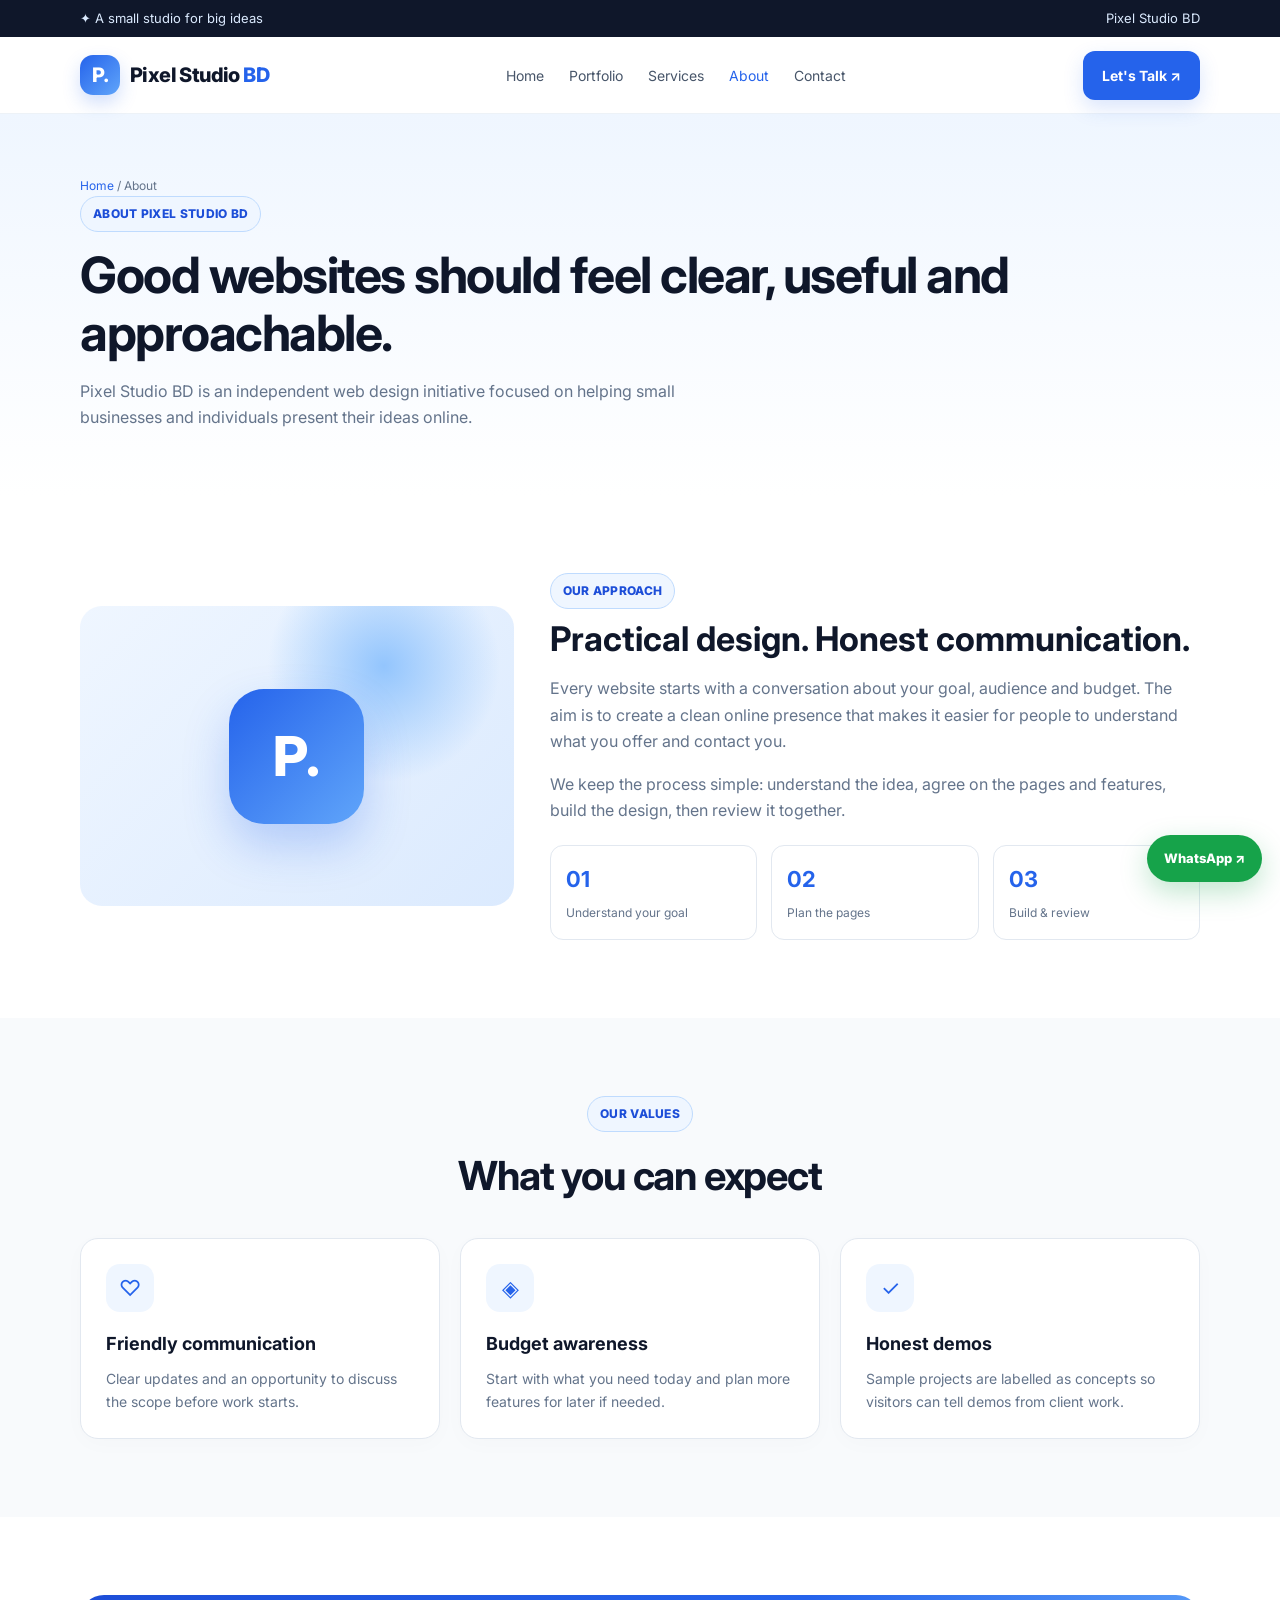
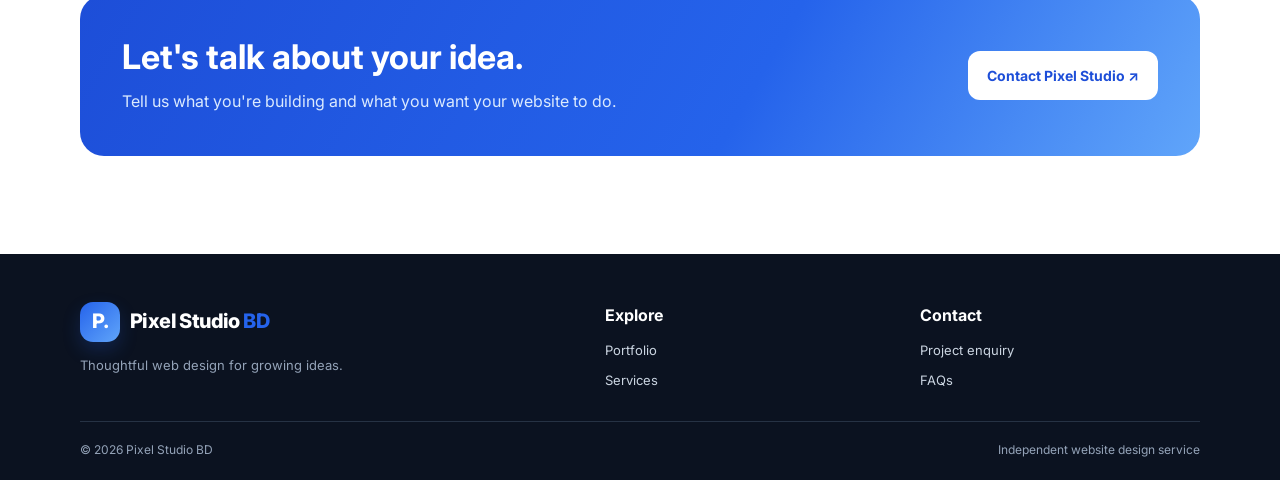
==== about.html @ 1f15cf9d "Add files via upload" ====
<!doctype html><html lang="en"><head><meta charset="utf-8"><meta name="viewport" content="width=device-width,initial-scale=1"><title>About | Pixel Studio BD</title><meta name="description" content="Learn about Pixel Studio BD's approach to website design."><link rel="stylesheet" href="style.css"></head><body>
<div class="topbar"><div class="container"><span>✦ A small studio for big ideas</span><span>Pixel Studio BD</span></div></div><header class="navbar"><div class="container nav-inner"><a class="brand" href="index.html"><span class="brand-mark">P.</span><span>Pixel Studio <em>BD</em></span></a><button class="menu-toggle" aria-label="Open navigation" aria-expanded="false">☰ Menu</button><nav class="nav-links"><a href="index.html">Home</a><a href="portfolio.html">Portfolio</a><a href="services.html">Services</a><a class="active" href="about.html">About</a><a href="contact.html">Contact</a></nav><div class="nav-actions"><a class="btn btn-primary" href="contact.html">Let's Talk ↗</a></div></div></header>
<main><section class="page-hero"><div class="container"><div class="breadcrumbs"><a href="index.html">Home</a> / About</div><div class="eyebrow">ABOUT PIXEL STUDIO BD</div><h1>Good websites should feel clear, useful and approachable.</h1><p>Pixel Studio BD is an independent web design initiative focused on helping small businesses and individuals present their ideas online.</p></div></section>
<section class="section"><div class="container about-grid"><div class="about-art"><div class="about-logo">P.</div></div><div class="about-copy"><div class="eyebrow">OUR APPROACH</div><h2>Practical design. Honest communication.</h2><p>Every website starts with a conversation about your goal, audience and budget. The aim is to create a clean online presence that makes it easier for people to understand what you offer and contact you.</p><p>We keep the process simple: understand the idea, agree on the pages and features, build the design, then review it together.</p><div class="stats-grid"><div class="stat"><strong>01</strong><span>Understand your goal</span></div><div class="stat"><strong>02</strong><span>Plan the pages</span></div><div class="stat"><strong>03</strong><span>Build & review</span></div></div></div></div></section>
<section class="section section-soft"><div class="container"><div class="section-head"><div class="eyebrow">OUR VALUES</div><h2>What you can expect</h2></div><div class="grid-3"><article class="feature-card"><div class="feature-icon">♡</div><h3>Friendly communication</h3><p>Clear updates and an opportunity to discuss the scope before work starts.</p></article><article class="feature-card"><div class="feature-icon">◈</div><h3>Budget awareness</h3><p>Start with what you need today and plan more features for later if needed.</p></article><article class="feature-card"><div class="feature-icon">✓</div><h3>Honest demos</h3><p>Sample projects are labelled as concepts so visitors can tell demos from client work.</p></article></div></div></section>
<section class="section"><div class="container"><div class="cta-band"><div><h2>Let's talk about your idea.</h2><p>Tell us what you're building and what you want your website to do.</p></div><a class="btn" href="contact.html">Contact Pixel Studio ↗</a></div></div></section></main>
<footer class="footer"><div class="container"><div class="footer-grid"><div><a class="brand" href="index.html"><span class="brand-mark">P.</span><span>Pixel Studio <em>BD</em></span></a><p>Thoughtful web design for growing ideas.</p></div><div><h4>Explore</h4><div class="footer-links"><a href="portfolio.html">Portfolio</a><a href="services.html">Services</a></div></div><div><h4>Contact</h4><div class="footer-links"><a href="contact.html">Project enquiry</a><a href="faq.html">FAQs</a></div></div></div><div class="copyright"><span>© 2026 Pixel Studio BD</span><span>Independent website design service</span></div></div></footer><a class="wa-float" data-wa href="https://wa.me/8801336478777">WhatsApp ↗</a><script src="script.js"></script></body></html>
---- style.css ----
@import url('https://fonts.googleapis.com/css2?family=Hind+Siliguri:wght@400;500;600;700&family=Inter:wght@400;500;600;700;800&display=swap');
:root{--blue:#2563eb;--blue2:#1d4ed8;--navy:#0f172a;--muted:#64748b;--line:#e2e8f0;--soft:#eff6ff;--white:#fff;--shadow:0 18px 55px rgba(15,23,42,.08)}
*{box-sizing:border-box}html{scroll-behavior:smooth}body{margin:0;color:var(--navy);background:#fff;font-family:Inter,'Hind Siliguri',sans-serif;line-height:1.65}body.bn{font-family:'Hind Siliguri',Inter,sans-serif}a{color:inherit;text-decoration:none}button,input,textarea,select{font:inherit}.container{width:min(1120px,92%);margin:auto}.topbar{background:#0f172a;color:#dbeafe;font-size:13px;padding:8px 0}.topbar .container{display:flex;justify-content:space-between;gap:12px;flex-wrap:wrap}.navbar{position:sticky;top:0;background:rgba(255,255,255,.94);backdrop-filter:blur(14px);z-index:10;border-bottom:1px solid #edf2f7}.nav-inner{min-height:76px;display:flex;align-items:center;justify-content:space-between;gap:20px}.brand{display:flex;align-items:center;gap:10px;font-weight:800;letter-spacing:-.6px;font-size:20px}.brand-mark{display:grid;place-items:center;width:40px;height:40px;background:linear-gradient(135deg,#2563eb,#60a5fa);color:#fff;border-radius:13px;font-weight:800;box-shadow:0 8px 18px #2563eb35}.brand span em{font-style:normal;color:var(--blue)}.nav-links{display:flex;align-items:center;gap:25px;font-size:14px;color:#475569}.nav-links a:hover,.nav-links a.active{color:var(--blue)}.nav-actions{display:flex;gap:10px;align-items:center}.menu-toggle{display:none;border:1px solid var(--line);background:white;border-radius:10px;padding:8px 12px}.btn{display:inline-flex;justify-content:center;align-items:center;gap:8px;padding:12px 18px;border-radius:12px;border:1px solid transparent;font-weight:700;font-size:14px;cursor:pointer;transition:.2s}.btn-primary{background:var(--blue);color:#fff;box-shadow:0 8px 20px #2563eb2b}.btn-primary:hover{background:var(--blue2);transform:translateY(-1px)}.btn-light{background:#fff;border-color:var(--line);color:var(--navy)}.btn-light:hover{border-color:#93c5fd;background:#f8fbff}.hero{padding:82px 0 72px;overflow:hidden;background:radial-gradient(circle at 88% 15%,#dbeafe 0,transparent 28%),linear-gradient(180deg,#f8fbff 0,#fff 100%)}.hero-grid{display:grid;grid-template-columns:1.05fr .95fr;align-items:center;gap:54px}.eyebrow{display:inline-flex;align-items:center;gap:8px;padding:7px 12px;border:1px solid #bfdbfe;background:#eff6ff;color:#1d4ed8;border-radius:999px;font-size:12px;font-weight:800;letter-spacing:.3px}.dot{width:7px;height:7px;background:#22c55e;border-radius:50%}.hero h1{font-size:clamp(36px,5.3vw,62px);line-height:1.12;letter-spacing:-2.4px;margin:20px 0}.hero h1 span{color:var(--blue)}.hero p{font-size:17px;color:var(--muted);max-width:550px}.hero-buttons{display:flex;gap:12px;flex-wrap:wrap;margin:28px 0}.trust-row{display:flex;gap:22px;flex-wrap:wrap;color:#64748b;font-size:13px}.trust-row strong{color:#0f172a}.mock-window{background:#fff;border:1px solid #dbeafe;border-radius:20px;padding:14px;box-shadow:0 28px 80px #1d4ed81b;transform:rotate(1deg)}.window-top{display:flex;align-items:center;gap:6px;padding:3px 4px 13px;border-bottom:1px solid #eef2f7}.window-top i{width:8px;height:8px;background:#cbd5e1;border-radius:50%}.window-url{margin-left:10px;flex:1;border-radius:7px;background:#f1f5f9;padding:4px 10px;color:#94a3b8;font-size:10px}.mock-site{padding:22px 18px 18px;background:linear-gradient(135deg,#f8fbff,#eef5ff);border-radius:13px;margin-top:12px;min-height:320px}.mock-nav{display:flex;justify-content:space-between;align-items:center;font-size:11px;font-weight:800}.mock-logo{color:#2563eb}.mock-hero{display:grid;grid-template-columns:1.1fr .9fr;gap:10px;align-items:center;padding:34px 0}.mock-hero h3{font-size:24px;line-height:1.15;margin:0 0 9px}.mock-hero p{font-size:10px;margin:0 0 12px}.mock-pill{display:inline-block;background:#2563eb;color:white;border-radius:6px;padding:6px 10px;font-size:9px}.mock-art{height:145px;border-radius:14px;background:linear-gradient(145deg,#bfdbfe,#2563eb);display:grid;place-items:center;color:#fff;font-size:42px;position:relative;overflow:hidden}.mock-art:after{content:"";position:absolute;width:110px;height:110px;border:18px solid #ffffff40;border-radius:50%;right:-30px;bottom:-30px}.mock-stats{display:grid;grid-template-columns:repeat(3,1fr);gap:8px}.mock-stats div{background:#fff;border:1px solid #e2e8f0;border-radius:8px;padding:10px;text-align:center;font-size:9px;color:#64748b}.mock-stats strong{display:block;color:#0f172a;font-size:15px}.section{padding:78px 0}.section-soft{background:#f8fafc}.section-head{text-align:center;max-width:680px;margin:0 auto 38px}.section-head .eyebrow{margin-bottom:12px}.section-head h2{font-size:clamp(28px,4vw,40px);letter-spacing:-1.2px;line-height:1.2;margin:8px 0 12px}.section-head p{color:var(--muted);margin:0}.grid-3{display:grid;grid-template-columns:repeat(3,1fr);gap:20px}.feature-card,.service-card,.project-card,.price-card,.info-card{border:1px solid var(--line);border-radius:18px;background:#fff;padding:25px;box-shadow:0 5px 22px #0f172a05}.feature-icon{display:grid;place-items:center;width:48px;height:48px;border-radius:14px;background:#eff6ff;color:#2563eb;font-size:22px;margin-bottom:17px}.feature-card h3,.service-card h3,.project-card h3{margin:0 0 8px;font-size:18px}.feature-card p,.service-card p,.project-card p{margin:0;color:var(--muted);font-size:14px}.section-link{text-align:center;margin-top:30px}.project-visual{height:185px;border-radius:13px;display:grid;place-items:center;overflow:hidden;margin-bottom:18px;padding:15px}.visual-shop{background:linear-gradient(135deg,#fef3c7,#f97316)}.visual-business{background:linear-gradient(135deg,#dbeafe,#2563eb)}.visual-study{background:linear-gradient(135deg,#dcfce7,#059669)}.mini-page{width:80%;height:135px;background:white;border-radius:9px;box-shadow:0 10px 25px #0f172a22;padding:12px}.mini-bar{height:8px;width:48%;border-radius:5px;background:#dbeafe;margin-bottom:10px}.mini-line{height:5px;background:#e2e8f0;border-radius:5px;margin:7px 0;width:80%}.mini-line.short{width:53%}.mini-blocks{display:flex;gap:6px;margin-top:12px}.mini-blocks i{display:block;flex:1;height:42px;border-radius:5px;background:#eff6ff}.visual-shop .mini-bar{background:#fb923c}.visual-study .mini-bar{background:#34d399}.tag{display:inline-flex;background:#f1f5f9;color:#475569;border-radius:7px;padding:4px 8px;font-size:11px;font-weight:700;margin-bottom:10px}.project-meta{display:flex;align-items:center;justify-content:space-between;gap:8px;margin-top:17px;padding-top:14px;border-top:1px solid #f1f5f9;font-size:12px;color:#64748b}.project-meta a{color:#2563eb;font-weight:800}.pricing-grid{display:grid;grid-template-columns:repeat(3,1fr);gap:18px;align-items:stretch}.price-card{padding:28px;position:relative}.price-card.popular{border:2px solid #3b82f6;box-shadow:0 15px 40px #2563eb15}.popular-label{position:absolute;right:15px;top:15px;background:#dbeafe;color:#1d4ed8;border-radius:999px;padding:5px 9px;font-size:10px;font-weight:800}.price-card h3{margin:0;font-size:18px}.price-card .price{font-size:34px;font-weight:800;letter-spacing:-1.5px;margin:12px 0 2px}.price-card .price small{font-size:13px;color:#64748b;font-weight:500;letter-spacing:0}.price-card>p{font-size:13px;color:var(--muted);margin:0 0 18px}.price-card ul{list-style:none;padding:0;margin:18px 0 24px;font-size:13px;color:#475569}.price-card li{margin:10px 0}.price-card li:before{content:"✓";color:#16a34a;font-weight:900;margin-right:9px}.price-card .btn{width:100%}.note{color:#64748b;font-size:12px;text-align:center;margin-top:18px}.cta-band{background:linear-gradient(120deg,#1d4ed8,#2563eb 60%,#60a5fa);border-radius:24px;padding:42px;color:#fff;display:flex;align-items:center;justify-content:space-between;gap:24px}.cta-band h2{font-size:clamp(25px,3vw,34px);line-height:1.2;margin:0 0 10px}.cta-band p{color:#dbeafe;margin:0}.cta-band .btn{background:#fff;color:#1d4ed8;white-space:nowrap}.page-hero{padding:62px 0 48px;background:linear-gradient(180deg,#eff6ff,#fff)}.page-hero h1{font-size:clamp(34px,5vw,50px);line-height:1.15;letter-spacing:-1.5px;margin:15px 0}.page-hero p{max-width:680px;color:var(--muted);font-size:16px}.breadcrumbs{font-size:12px;color:#64748b}.breadcrumbs a{color:#2563eb}.filter-row{display:flex;gap:9px;flex-wrap:wrap;justify-content:center;margin-bottom:28px}.filter-chip{border:1px solid var(--line);background:white;color:#475569;border-radius:999px;padding:8px 14px;font-size:13px;cursor:pointer}.filter-chip.active,.filter-chip:hover{background:#2563eb;color:white;border-color:#2563eb}.project-grid{display:grid;grid-template-columns:repeat(3,1fr);gap:20px}.project-card{padding:15px}.project-card .project-content{padding:4px 5px 3px}.project-card[hidden]{display:none}.detail-grid{display:grid;grid-template-columns:1fr 1fr;gap:30px;align-items:start}.detail-preview{padding:20px;background:#eff6ff;border-radius:20px;border:1px solid #dbeafe}.detail-preview .project-visual{height:300px}.detail-preview .mini-page{height:210px;padding:20px}.detail-preview .mini-blocks i{height:70px}.detail-copy h2{font-size:30px;line-height:1.2}.detail-copy p{color:var(--muted)}.check-list{list-style:none;padding:0}.check-list li{padding:9px 0;border-bottom:1px solid #f1f5f9}.check-list li:before{content:"✓";color:#16a34a;font-weight:900;margin-right:10px}.about-grid{display:grid;grid-template-columns:.8fr 1.2fr;gap:36px;align-items:center}.about-art{min-height:300px;border-radius:22px;background:radial-gradient(circle at 70% 20%,#93c5fd,transparent 30%),linear-gradient(135deg,#eff6ff,#dbeafe);display:grid;place-items:center}.about-logo{width:135px;height:135px;border-radius:35px;background:linear-gradient(135deg,#2563eb,#60a5fa);display:grid;place-items:center;color:#fff;font-size:55px;font-weight:800;box-shadow:0 22px 45px #2563eb40}.about-copy h2{font-size:34px;line-height:1.2;margin:10px 0}.about-copy p{color:var(--muted)}.stats-grid{display:grid;grid-template-columns:repeat(3,1fr);gap:14px;margin-top:22px}.stat{border:1px solid var(--line);border-radius:13px;padding:15px}.stat strong{display:block;color:#2563eb;font-size:22px}.stat span{font-size:12px;color:#64748b}.contact-grid{display:grid;grid-template-columns:.8fr 1.2fr;gap:24px;align-items:start}.contact-side{background:#0f172a;color:white;border-radius:20px;padding:28px}.contact-side h2{font-size:27px;line-height:1.2}.contact-side p{color:#cbd5e1;font-size:14px}.contact-item{padding:14px 0;border-top:1px solid #334155}.contact-item small{display:block;color:#94a3b8}.contact-form{border:1px solid var(--line);border-radius:20px;padding:28px;box-shadow:var(--shadow)}.form-grid{display:grid;grid-template-columns:1fr 1fr;gap:15px}.field{display:flex;flex-direction:column;gap:6px}.field.full{grid-column:1/-1}.field label{font-size:13px;font-weight:700}.field input,.field textarea,.field select{width:100%;border:1px solid #cbd5e1;border-radius:10px;padding:12px 13px;background:#fff;outline:none}.field input:focus,.field textarea:focus,.field select:focus{border-color:#60a5fa;box-shadow:0 0 0 3px #dbeafe}.field textarea{min-height:110px;resize:vertical}.form-help{font-size:12px;color:#64748b;margin:12px 0}.faq-list{max-width:800px;margin:auto}.faq-item{border-bottom:1px solid var(--line);padding:18px 0}.faq-item summary{cursor:pointer;font-weight:700}.faq-item p{color:var(--muted);font-size:14px}.footer{background:#0b1220;color:#cbd5e1;padding:48px 0 20px;margin-top:20px}.footer-grid{display:grid;grid-template-columns:1.4fr .8fr .8fr;gap:35px}.footer .brand{color:#fff}.footer p{font-size:13px;color:#94a3b8;max-width:350px}.footer h4{color:#fff;margin:0 0 12px}.footer-links{display:grid;gap:8px;font-size:13px}.footer-links a:hover{color:#93c5fd}.copyright{border-top:1px solid #263244;margin-top:30px;padding-top:18px;display:flex;justify-content:space-between;gap:12px;flex-wrap:wrap;font-size:12px;color:#94a3b8}.wa-float{position:fixed;right:18px;bottom:18px;z-index:20;border-radius:999px;background:#16a34a;color:white;padding:13px 17px;font-size:13px;font-weight:800;box-shadow:0 10px 28px #16a34a45}.empty-state{text-align:center;color:#64748b;padding:40px}.disclaimer{font-size:12px;color:#64748b;background:#f8fafc;border:1px dashed #cbd5e1;padding:12px 14px;border-radius:10px;margin-top:15px}
@media(max-width:900px){.hero-grid{gap:30px}.nav-links{gap:14px}.nav-actions .btn{padding:10px 12px}.grid-3,.project-grid,.pricing-grid{grid-template-columns:repeat(2,1fr)}.contact-grid,.about-grid,.detail-grid{grid-template-columns:1fr}.hero{padding:58px 0}.mock-window{max-width:560px;margin:auto}.footer-grid{grid-template-columns:1fr 1fr}.footer-grid>div:first-child{grid-column:1/-1}}
@media(max-width:680px){.topbar .container{justify-content:center;text-align:center}.nav-inner{min-height:68px;flex-wrap:wrap}.menu-toggle{display:block}.nav-links{display:none;order:3;width:100%;padding:10px 0 18px;flex-direction:column;align-items:stretch;gap:0}.nav-links.open{display:flex}.nav-links a{padding:11px 5px;border-top:1px solid #f1f5f9}.nav-actions{margin-left:auto}.nav-actions .btn{display:none}.hero-grid{grid-template-columns:1fr}.hero h1{letter-spacing:-1.5px}.hero p{font-size:15px}.hero{padding:45px 0}.mock-site{min-height:260px}.mock-hero{padding:24px 0}.mock-hero h3{font-size:19px}.mock-art{height:115px}.section{padding:55px 0}.grid-3,.project-grid,.pricing-grid{grid-template-columns:1fr}.feature-card{padding:22px}.cta-band{padding:28px;align-items:flex-start;flex-direction:column}.form-grid{grid-template-columns:1fr}.field.full{grid-column:auto}.contact-form,.contact-side{padding:22px}.footer-grid{grid-template-columns:1fr}.footer-grid>div:first-child{grid-column:auto}.copyright{flex-direction:column}.stats-grid{grid-template-columns:1fr 1fr 1fr}.price-card{padding:24px}.page-hero{padding:45px 0 35px}}
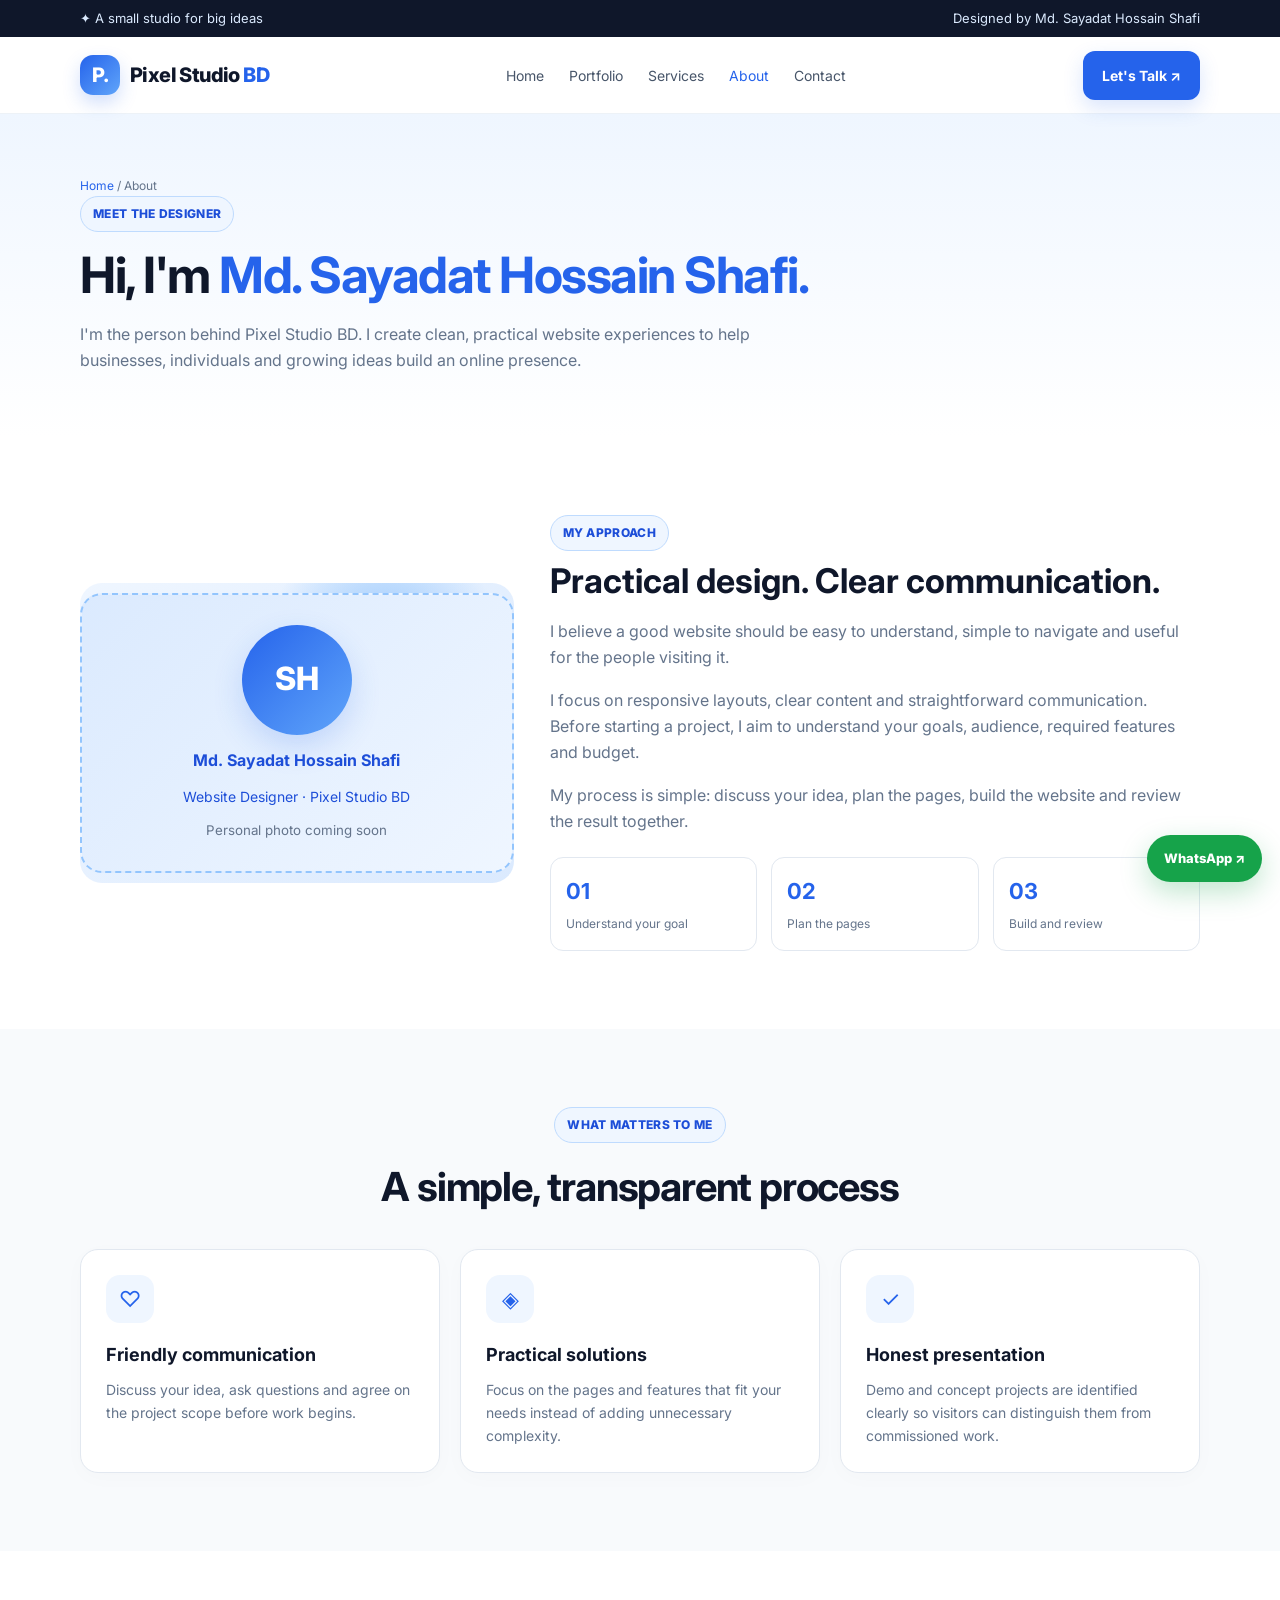
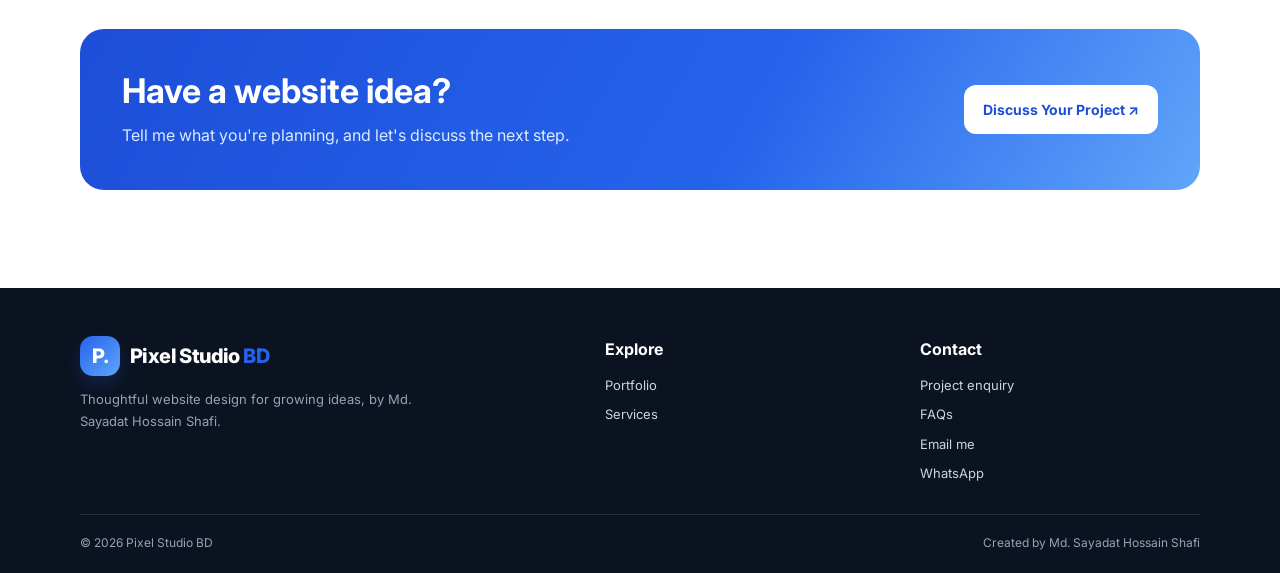
==== commit 2cff53a6: "Update about.html" ====
--- a/about.html
+++ b/about.html
@@ -1,7 +1,149 @@
-<!doctype html><html lang="en"><head><meta charset="utf-8"><meta name="viewport" content="width=device-width,initial-scale=1"><title>About | Pixel Studio BD</title><meta name="description" content="Learn about Pixel Studio BD's approach to website design."><link rel="stylesheet" href="style.css"></head><body>
-<div class="topbar"><div class="container"><span>✦ A small studio for big ideas</span><span>Pixel Studio BD</span></div></div><header class="navbar"><div class="container nav-inner"><a class="brand" href="index.html"><span class="brand-mark">P.</span><span>Pixel Studio <em>BD</em></span></a><button class="menu-toggle" aria-label="Open navigation" aria-expanded="false">☰ Menu</button><nav class="nav-links"><a href="index.html">Home</a><a href="portfolio.html">Portfolio</a><a href="services.html">Services</a><a class="active" href="about.html">About</a><a href="contact.html">Contact</a></nav><div class="nav-actions"><a class="btn btn-primary" href="contact.html">Let's Talk ↗</a></div></div></header>
-<main><section class="page-hero"><div class="container"><div class="breadcrumbs"><a href="index.html">Home</a> / About</div><div class="eyebrow">ABOUT PIXEL STUDIO BD</div><h1>Good websites should feel clear, useful and approachable.</h1><p>Pixel Studio BD is an independent web design initiative focused on helping small businesses and individuals present their ideas online.</p></div></section>
-<section class="section"><div class="container about-grid"><div class="about-art"><div class="about-logo">P.</div></div><div class="about-copy"><div class="eyebrow">OUR APPROACH</div><h2>Practical design. Honest communication.</h2><p>Every website starts with a conversation about your goal, audience and budget. The aim is to create a clean online presence that makes it easier for people to understand what you offer and contact you.</p><p>We keep the process simple: understand the idea, agree on the pages and features, build the design, then review it together.</p><div class="stats-grid"><div class="stat"><strong>01</strong><span>Understand your goal</span></div><div class="stat"><strong>02</strong><span>Plan the pages</span></div><div class="stat"><strong>03</strong><span>Build & review</span></div></div></div></div></section>
-<section class="section section-soft"><div class="container"><div class="section-head"><div class="eyebrow">OUR VALUES</div><h2>What you can expect</h2></div><div class="grid-3"><article class="feature-card"><div class="feature-icon">♡</div><h3>Friendly communication</h3><p>Clear updates and an opportunity to discuss the scope before work starts.</p></article><article class="feature-card"><div class="feature-icon">◈</div><h3>Budget awareness</h3><p>Start with what you need today and plan more features for later if needed.</p></article><article class="feature-card"><div class="feature-icon">✓</div><h3>Honest demos</h3><p>Sample projects are labelled as concepts so visitors can tell demos from client work.</p></article></div></div></section>
-<section class="section"><div class="container"><div class="cta-band"><div><h2>Let's talk about your idea.</h2><p>Tell us what you're building and what you want your website to do.</p></div><a class="btn" href="contact.html">Contact Pixel Studio ↗</a></div></div></section></main>
-<footer class="footer"><div class="container"><div class="footer-grid"><div><a class="brand" href="index.html"><span class="brand-mark">P.</span><span>Pixel Studio <em>BD</em></span></a><p>Thoughtful web design for growing ideas.</p></div><div><h4>Explore</h4><div class="footer-links"><a href="portfolio.html">Portfolio</a><a href="services.html">Services</a></div></div><div><h4>Contact</h4><div class="footer-links"><a href="contact.html">Project enquiry</a><a href="faq.html">FAQs</a></div></div></div><div class="copyright"><span>© 2026 Pixel Studio BD</span><span>Independent website design service</span></div></div></footer><a class="wa-float" data-wa href="https://wa.me/8801336478777">WhatsApp ↗</a><script src="script.js"></script></body></html>+<!doctype html>
+
+<html lang="en">
+<head>
+  <meta charset="utf-8">
+  <meta name="viewport" content="width=device-width,initial-scale=1">
+  <title>About the Designer | Pixel Studio BD</title>
+  <meta name="description" content="Meet Md. Sayadat Hossain Shafi, the designer behind Pixel Studio BD. Explore a practical approach to responsive website design.">
+  <link rel="stylesheet" href="style.css">
+</head>
+<body><div class="topbar">
+  <div class="container">
+    <span>✦ A small studio for big ideas</span>
+    <span>Designed by Md. Sayadat Hossain Shafi</span>
+  </div>
+</div><header class="navbar">
+  <div class="container nav-inner">
+    <a class="brand" href="index.html">
+      <span class="brand-mark">P.</span>
+      <span>Pixel Studio <em>BD</em></span>
+    </a>
+    <button class="menu-toggle" aria-label="Open navigation" aria-expanded="false">☰ Menu</button>
+    <nav class="nav-links">
+      <a href="index.html">Home</a>
+      <a href="protfolio.html">Portfolio</a>
+      <a href="services.html">Services</a>
+      <a class="active" href="about.html">About</a>
+      <a href="contact.html">Contact</a>
+    </nav>
+    <div class="nav-actions">
+      <a class="btn btn-primary" href="contact.html">Let's Talk ↗</a>
+    </div>
+  </div>
+</header><main>
+  <section class="page-hero">
+    <div class="container">
+      <div class="breadcrumbs"><a href="index.html">Home</a> / About</div>
+      <div class="eyebrow">MEET THE DESIGNER</div>
+      <h1>Hi, I'm <span style="color:#2563eb">Md. Sayadat Hossain Shafi.</span></h1>
+      <p>I'm the person behind Pixel Studio BD. I create clean, practical website experiences to help businesses, individuals and growing ideas build an online presence.</p>
+    </div>
+  </section>  <section class="section">
+    <div class="container about-grid">
+      <div class="about-art">
+        <div class="profile-placeholder">
+          <div class="profile-initials">SH</div>
+          <strong>Md. Sayadat Hossain Shafi</strong>
+          <p>Website Designer · Pixel Studio BD</p>
+          <small>Personal photo coming soon</small>
+        </div>
+      </div>  <div class="about-copy">
+    <div class="eyebrow">MY APPROACH</div>
+    <h2>Practical design. Clear communication.</h2>
+    <p>I believe a good website should be easy to understand, simple to navigate and useful for the people visiting it.</p>
+    <p>I focus on responsive layouts, clear content and straightforward communication. Before starting a project, I aim to understand your goals, audience, required features and budget.</p>
+    <p>My process is simple: discuss your idea, plan the pages, build the website and review the result together.</p>
+
+    <div class="stats-grid">
+      <div class="stat">
+        <strong>01</strong>
+        <span>Understand your goal</span>
+      </div>
+      <div class="stat">
+        <strong>02</strong>
+        <span>Plan the pages</span>
+      </div>
+      <div class="stat">
+        <strong>03</strong>
+        <span>Build and review</span>
+      </div>
+    </div>
+  </div>
+</div>
+
+  </section>  <section class="section section-soft">
+    <div class="container">
+      <div class="section-head">
+        <div class="eyebrow">WHAT MATTERS TO ME</div>
+        <h2>A simple, transparent process</h2>
+      </div>  <div class="grid-3">
+    <article class="feature-card">
+      <div class="feature-icon">♡</div>
+      <h3>Friendly communication</h3>
+      <p>Discuss your idea, ask questions and agree on the project scope before work begins.</p>
+    </article>
+
+    <article class="feature-card">
+      <div class="feature-icon">◈</div>
+      <h3>Practical solutions</h3>
+      <p>Focus on the pages and features that fit your needs instead of adding unnecessary complexity.</p>
+    </article>
+
+    <article class="feature-card">
+      <div class="feature-icon">✓</div>
+      <h3>Honest presentation</h3>
+      <p>Demo and concept projects are identified clearly so visitors can distinguish them from commissioned work.</p>
+    </article>
+  </div>
+</div>
+
+  </section>  <section class="section">
+    <div class="container">
+      <div class="cta-band">
+        <div>
+          <h2>Have a website idea?</h2>
+          <p>Tell me what you're planning, and let's discuss the next step.</p>
+        </div>
+        <a class="btn" href="contact.html">Discuss Your Project ↗</a>
+      </div>
+    </div>
+  </section>
+</main><footer class="footer">
+  <div class="container">
+    <div class="footer-grid">
+      <div>
+        <a class="brand" href="index.html">
+          <span class="brand-mark">P.</span>
+          <span>Pixel Studio <em>BD</em></span>
+        </a>
+        <p>Thoughtful website design for growing ideas, by Md. Sayadat Hossain Shafi.</p>
+      </div>  <div>
+    <h4>Explore</h4>
+    <div class="footer-links">
+      <a href="protfolio.html">Portfolio</a>
+      <a href="services.html">Services</a>
+    </div>
+  </div>
+
+  <div>
+    <h4>Contact</h4>
+    <div class="footer-links">
+      <a href="contact.html">Project enquiry</a>
+      <a href="faq.html">FAQs</a>
+      <a href="mailto:mdsayadathossain2007@gmail.com">Email me</a>
+      <a href="https://wa.me/8801336478777" target="_blank" rel="noopener">WhatsApp</a>
+    </div>
+  </div>
+</div>
+
+<div class="copyright">
+  <span>© 2026 Pixel Studio BD</span>
+  <span>Created by Md. Sayadat Hossain Shafi</span>
+</div>
+
+  </div>
+</footer><a class="wa-float" data-wa href="https://wa.me/8801336478777">WhatsApp ↗</a>
+
+<script src="script.js"></script></body>
+</html>
--- a/style.css
+++ b/style.css
@@ -3,3 +3,47 @@
 *{box-sizing:border-box}html{scroll-behavior:smooth}body{margin:0;color:var(--navy);background:#fff;font-family:Inter,'Hind Siliguri',sans-serif;line-height:1.65}body.bn{font-family:'Hind Siliguri',Inter,sans-serif}a{color:inherit;text-decoration:none}button,input,textarea,select{font:inherit}.container{width:min(1120px,92%);margin:auto}.topbar{background:#0f172a;color:#dbeafe;font-size:13px;padding:8px 0}.topbar .container{display:flex;justify-content:space-between;gap:12px;flex-wrap:wrap}.navbar{position:sticky;top:0;background:rgba(255,255,255,.94);backdrop-filter:blur(14px);z-index:10;border-bottom:1px solid #edf2f7}.nav-inner{min-height:76px;display:flex;align-items:center;justify-content:space-between;gap:20px}.brand{display:flex;align-items:center;gap:10px;font-weight:800;letter-spacing:-.6px;font-size:20px}.brand-mark{display:grid;place-items:center;width:40px;height:40px;background:linear-gradient(135deg,#2563eb,#60a5fa);color:#fff;border-radius:13px;font-weight:800;box-shadow:0 8px 18px #2563eb35}.brand span em{font-style:normal;color:var(--blue)}.nav-links{display:flex;align-items:center;gap:25px;font-size:14px;color:#475569}.nav-links a:hover,.nav-links a.active{color:var(--blue)}.nav-actions{display:flex;gap:10px;align-items:center}.menu-toggle{display:none;border:1px solid var(--line);background:white;border-radius:10px;padding:8px 12px}.btn{display:inline-flex;justify-content:center;align-items:center;gap:8px;padding:12px 18px;border-radius:12px;border:1px solid transparent;font-weight:700;font-size:14px;cursor:pointer;transition:.2s}.btn-primary{background:var(--blue);color:#fff;box-shadow:0 8px 20px #2563eb2b}.btn-primary:hover{background:var(--blue2);transform:translateY(-1px)}.btn-light{background:#fff;border-color:var(--line);color:var(--navy)}.btn-light:hover{border-color:#93c5fd;background:#f8fbff}.hero{padding:82px 0 72px;overflow:hidden;background:radial-gradient(circle at 88% 15%,#dbeafe 0,transparent 28%),linear-gradient(180deg,#f8fbff 0,#fff 100%)}.hero-grid{display:grid;grid-template-columns:1.05fr .95fr;align-items:center;gap:54px}.eyebrow{display:inline-flex;align-items:center;gap:8px;padding:7px 12px;border:1px solid #bfdbfe;background:#eff6ff;color:#1d4ed8;border-radius:999px;font-size:12px;font-weight:800;letter-spacing:.3px}.dot{width:7px;height:7px;background:#22c55e;border-radius:50%}.hero h1{font-size:clamp(36px,5.3vw,62px);line-height:1.12;letter-spacing:-2.4px;margin:20px 0}.hero h1 span{color:var(--blue)}.hero p{font-size:17px;color:var(--muted);max-width:550px}.hero-buttons{display:flex;gap:12px;flex-wrap:wrap;margin:28px 0}.trust-row{display:flex;gap:22px;flex-wrap:wrap;color:#64748b;font-size:13px}.trust-row strong{color:#0f172a}.mock-window{background:#fff;border:1px solid #dbeafe;border-radius:20px;padding:14px;box-shadow:0 28px 80px #1d4ed81b;transform:rotate(1deg)}.window-top{display:flex;align-items:center;gap:6px;padding:3px 4px 13px;border-bottom:1px solid #eef2f7}.window-top i{width:8px;height:8px;background:#cbd5e1;border-radius:50%}.window-url{margin-left:10px;flex:1;border-radius:7px;background:#f1f5f9;padding:4px 10px;color:#94a3b8;font-size:10px}.mock-site{padding:22px 18px 18px;background:linear-gradient(135deg,#f8fbff,#eef5ff);border-radius:13px;margin-top:12px;min-height:320px}.mock-nav{display:flex;justify-content:space-between;align-items:center;font-size:11px;font-weight:800}.mock-logo{color:#2563eb}.mock-hero{display:grid;grid-template-columns:1.1fr .9fr;gap:10px;align-items:center;padding:34px 0}.mock-hero h3{font-size:24px;line-height:1.15;margin:0 0 9px}.mock-hero p{font-size:10px;margin:0 0 12px}.mock-pill{display:inline-block;background:#2563eb;color:white;border-radius:6px;padding:6px 10px;font-size:9px}.mock-art{height:145px;border-radius:14px;background:linear-gradient(145deg,#bfdbfe,#2563eb);display:grid;place-items:center;color:#fff;font-size:42px;position:relative;overflow:hidden}.mock-art:after{content:"";position:absolute;width:110px;height:110px;border:18px solid #ffffff40;border-radius:50%;right:-30px;bottom:-30px}.mock-stats{display:grid;grid-template-columns:repeat(3,1fr);gap:8px}.mock-stats div{background:#fff;border:1px solid #e2e8f0;border-radius:8px;padding:10px;text-align:center;font-size:9px;color:#64748b}.mock-stats strong{display:block;color:#0f172a;font-size:15px}.section{padding:78px 0}.section-soft{background:#f8fafc}.section-head{text-align:center;max-width:680px;margin:0 auto 38px}.section-head .eyebrow{margin-bottom:12px}.section-head h2{font-size:clamp(28px,4vw,40px);letter-spacing:-1.2px;line-height:1.2;margin:8px 0 12px}.section-head p{color:var(--muted);margin:0}.grid-3{display:grid;grid-template-columns:repeat(3,1fr);gap:20px}.feature-card,.service-card,.project-card,.price-card,.info-card{border:1px solid var(--line);border-radius:18px;background:#fff;padding:25px;box-shadow:0 5px 22px #0f172a05}.feature-icon{display:grid;place-items:center;width:48px;height:48px;border-radius:14px;background:#eff6ff;color:#2563eb;font-size:22px;margin-bottom:17px}.feature-card h3,.service-card h3,.project-card h3{margin:0 0 8px;font-size:18px}.feature-card p,.service-card p,.project-card p{margin:0;color:var(--muted);font-size:14px}.section-link{text-align:center;margin-top:30px}.project-visual{height:185px;border-radius:13px;display:grid;place-items:center;overflow:hidden;margin-bottom:18px;padding:15px}.visual-shop{background:linear-gradient(135deg,#fef3c7,#f97316)}.visual-business{background:linear-gradient(135deg,#dbeafe,#2563eb)}.visual-study{background:linear-gradient(135deg,#dcfce7,#059669)}.mini-page{width:80%;height:135px;background:white;border-radius:9px;box-shadow:0 10px 25px #0f172a22;padding:12px}.mini-bar{height:8px;width:48%;border-radius:5px;background:#dbeafe;margin-bottom:10px}.mini-line{height:5px;background:#e2e8f0;border-radius:5px;margin:7px 0;width:80%}.mini-line.short{width:53%}.mini-blocks{display:flex;gap:6px;margin-top:12px}.mini-blocks i{display:block;flex:1;height:42px;border-radius:5px;background:#eff6ff}.visual-shop .mini-bar{background:#fb923c}.visual-study .mini-bar{background:#34d399}.tag{display:inline-flex;background:#f1f5f9;color:#475569;border-radius:7px;padding:4px 8px;font-size:11px;font-weight:700;margin-bottom:10px}.project-meta{display:flex;align-items:center;justify-content:space-between;gap:8px;margin-top:17px;padding-top:14px;border-top:1px solid #f1f5f9;font-size:12px;color:#64748b}.project-meta a{color:#2563eb;font-weight:800}.pricing-grid{display:grid;grid-template-columns:repeat(3,1fr);gap:18px;align-items:stretch}.price-card{padding:28px;position:relative}.price-card.popular{border:2px solid #3b82f6;box-shadow:0 15px 40px #2563eb15}.popular-label{position:absolute;right:15px;top:15px;background:#dbeafe;color:#1d4ed8;border-radius:999px;padding:5px 9px;font-size:10px;font-weight:800}.price-card h3{margin:0;font-size:18px}.price-card .price{font-size:34px;font-weight:800;letter-spacing:-1.5px;margin:12px 0 2px}.price-card .price small{font-size:13px;color:#64748b;font-weight:500;letter-spacing:0}.price-card>p{font-size:13px;color:var(--muted);margin:0 0 18px}.price-card ul{list-style:none;padding:0;margin:18px 0 24px;font-size:13px;color:#475569}.price-card li{margin:10px 0}.price-card li:before{content:"✓";color:#16a34a;font-weight:900;margin-right:9px}.price-card .btn{width:100%}.note{color:#64748b;font-size:12px;text-align:center;margin-top:18px}.cta-band{background:linear-gradient(120deg,#1d4ed8,#2563eb 60%,#60a5fa);border-radius:24px;padding:42px;color:#fff;display:flex;align-items:center;justify-content:space-between;gap:24px}.cta-band h2{font-size:clamp(25px,3vw,34px);line-height:1.2;margin:0 0 10px}.cta-band p{color:#dbeafe;margin:0}.cta-band .btn{background:#fff;color:#1d4ed8;white-space:nowrap}.page-hero{padding:62px 0 48px;background:linear-gradient(180deg,#eff6ff,#fff)}.page-hero h1{font-size:clamp(34px,5vw,50px);line-height:1.15;letter-spacing:-1.5px;margin:15px 0}.page-hero p{max-width:680px;color:var(--muted);font-size:16px}.breadcrumbs{font-size:12px;color:#64748b}.breadcrumbs a{color:#2563eb}.filter-row{display:flex;gap:9px;flex-wrap:wrap;justify-content:center;margin-bottom:28px}.filter-chip{border:1px solid var(--line);background:white;color:#475569;border-radius:999px;padding:8px 14px;font-size:13px;cursor:pointer}.filter-chip.active,.filter-chip:hover{background:#2563eb;color:white;border-color:#2563eb}.project-grid{display:grid;grid-template-columns:repeat(3,1fr);gap:20px}.project-card{padding:15px}.project-card .project-content{padding:4px 5px 3px}.project-card[hidden]{display:none}.detail-grid{display:grid;grid-template-columns:1fr 1fr;gap:30px;align-items:start}.detail-preview{padding:20px;background:#eff6ff;border-radius:20px;border:1px solid #dbeafe}.detail-preview .project-visual{height:300px}.detail-preview .mini-page{height:210px;padding:20px}.detail-preview .mini-blocks i{height:70px}.detail-copy h2{font-size:30px;line-height:1.2}.detail-copy p{color:var(--muted)}.check-list{list-style:none;padding:0}.check-list li{padding:9px 0;border-bottom:1px solid #f1f5f9}.check-list li:before{content:"✓";color:#16a34a;font-weight:900;margin-right:10px}.about-grid{display:grid;grid-template-columns:.8fr 1.2fr;gap:36px;align-items:center}.about-art{min-height:300px;border-radius:22px;background:radial-gradient(circle at 70% 20%,#93c5fd,transparent 30%),linear-gradient(135deg,#eff6ff,#dbeafe);display:grid;place-items:center}.about-logo{width:135px;height:135px;border-radius:35px;background:linear-gradient(135deg,#2563eb,#60a5fa);display:grid;place-items:center;color:#fff;font-size:55px;font-weight:800;box-shadow:0 22px 45px #2563eb40}.about-copy h2{font-size:34px;line-height:1.2;margin:10px 0}.about-copy p{color:var(--muted)}.stats-grid{display:grid;grid-template-columns:repeat(3,1fr);gap:14px;margin-top:22px}.stat{border:1px solid var(--line);border-radius:13px;padding:15px}.stat strong{display:block;color:#2563eb;font-size:22px}.stat span{font-size:12px;color:#64748b}.contact-grid{display:grid;grid-template-columns:.8fr 1.2fr;gap:24px;align-items:start}.contact-side{background:#0f172a;color:white;border-radius:20px;padding:28px}.contact-side h2{font-size:27px;line-height:1.2}.contact-side p{color:#cbd5e1;font-size:14px}.contact-item{padding:14px 0;border-top:1px solid #334155}.contact-item small{display:block;color:#94a3b8}.contact-form{border:1px solid var(--line);border-radius:20px;padding:28px;box-shadow:var(--shadow)}.form-grid{display:grid;grid-template-columns:1fr 1fr;gap:15px}.field{display:flex;flex-direction:column;gap:6px}.field.full{grid-column:1/-1}.field label{font-size:13px;font-weight:700}.field input,.field textarea,.field select{width:100%;border:1px solid #cbd5e1;border-radius:10px;padding:12px 13px;background:#fff;outline:none}.field input:focus,.field textarea:focus,.field select:focus{border-color:#60a5fa;box-shadow:0 0 0 3px #dbeafe}.field textarea{min-height:110px;resize:vertical}.form-help{font-size:12px;color:#64748b;margin:12px 0}.faq-list{max-width:800px;margin:auto}.faq-item{border-bottom:1px solid var(--line);padding:18px 0}.faq-item summary{cursor:pointer;font-weight:700}.faq-item p{color:var(--muted);font-size:14px}.footer{background:#0b1220;color:#cbd5e1;padding:48px 0 20px;margin-top:20px}.footer-grid{display:grid;grid-template-columns:1.4fr .8fr .8fr;gap:35px}.footer .brand{color:#fff}.footer p{font-size:13px;color:#94a3b8;max-width:350px}.footer h4{color:#fff;margin:0 0 12px}.footer-links{display:grid;gap:8px;font-size:13px}.footer-links a:hover{color:#93c5fd}.copyright{border-top:1px solid #263244;margin-top:30px;padding-top:18px;display:flex;justify-content:space-between;gap:12px;flex-wrap:wrap;font-size:12px;color:#94a3b8}.wa-float{position:fixed;right:18px;bottom:18px;z-index:20;border-radius:999px;background:#16a34a;color:white;padding:13px 17px;font-size:13px;font-weight:800;box-shadow:0 10px 28px #16a34a45}.empty-state{text-align:center;color:#64748b;padding:40px}.disclaimer{font-size:12px;color:#64748b;background:#f8fafc;border:1px dashed #cbd5e1;padding:12px 14px;border-radius:10px;margin-top:15px}
 @media(max-width:900px){.hero-grid{gap:30px}.nav-links{gap:14px}.nav-actions .btn{padding:10px 12px}.grid-3,.project-grid,.pricing-grid{grid-template-columns:repeat(2,1fr)}.contact-grid,.about-grid,.detail-grid{grid-template-columns:1fr}.hero{padding:58px 0}.mock-window{max-width:560px;margin:auto}.footer-grid{grid-template-columns:1fr 1fr}.footer-grid>div:first-child{grid-column:1/-1}}
 @media(max-width:680px){.topbar .container{justify-content:center;text-align:center}.nav-inner{min-height:68px;flex-wrap:wrap}.menu-toggle{display:block}.nav-links{display:none;order:3;width:100%;padding:10px 0 18px;flex-direction:column;align-items:stretch;gap:0}.nav-links.open{display:flex}.nav-links a{padding:11px 5px;border-top:1px solid #f1f5f9}.nav-actions{margin-left:auto}.nav-actions .btn{display:none}.hero-grid{grid-template-columns:1fr}.hero h1{letter-spacing:-1.5px}.hero p{font-size:15px}.hero{padding:45px 0}.mock-site{min-height:260px}.mock-hero{padding:24px 0}.mock-hero h3{font-size:19px}.mock-art{height:115px}.section{padding:55px 0}.grid-3,.project-grid,.pricing-grid{grid-template-columns:1fr}.feature-card{padding:22px}.cta-band{padding:28px;align-items:flex-start;flex-direction:column}.form-grid{grid-template-columns:1fr}.field.full{grid-column:auto}.contact-form,.contact-side{padding:22px}.footer-grid{grid-template-columns:1fr}.footer-grid>div:first-child{grid-column:auto}.copyright{flex-direction:column}.stats-grid{grid-template-columns:1fr 1fr 1fr}.price-card{padding:24px}.page-hero{padding:45px 0 35px}}
+/* Personal branding additions */
+.profile-placeholder {
+width: 100%;
+min-height: 280px;
+display: flex;
+flex-direction: column;
+align-items: center;
+justify-content: center;
+gap: 12px;
+padding: 25px;
+text-align: center;
+background: linear-gradient(135deg, #dbeafe, #eff6ff);
+border: 2px dashed #93c5fd;
+border-radius: 22px;
+color: #1d4ed8;
+}
+
+.profile-placeholder .profile-initials {
+width: 110px;
+height: 110px;
+display: grid;
+place-items: center;
+border-radius: 50%;
+background: linear-gradient(135deg, #2563eb, #60a5fa);
+color: white;
+font-size: 32px;
+font-weight: 800;
+box-shadow: 0 12px 30px #2563eb30;
+}
+
+.profile-placeholder p {
+margin: 0;
+font-size: 14px;
+}
+
+.profile-placeholder small {
+color: #64748b;
+}
+
+@media (max-width: 680px) {
+.profile-placeholder {
+min-height: 230px;
+}
+}
